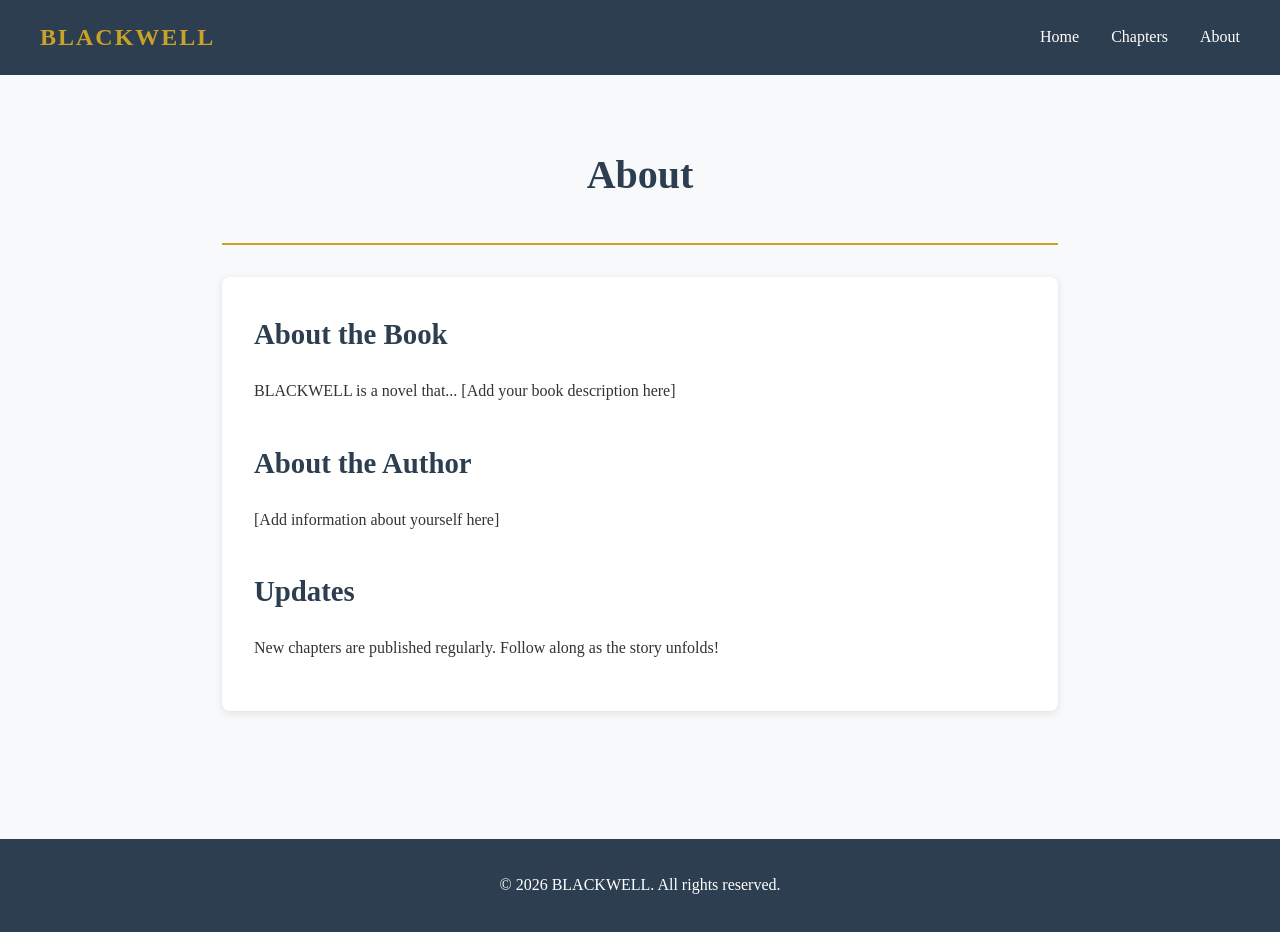
==== about.html @ f338cf01 "Add initial website structure and content for BLACKWELL novel" ====
<!DOCTYPE html>
<html lang="en">
<head>
    <meta charset="UTF-8">
    <meta name="viewport" content="width=device-width, initial-scale=1.0">
    <title>About - BLACKWELL</title>
    <link rel="stylesheet" href="css/style.css">
</head>
<body>
    <header>
        <nav>
            <a href="index.html" class="logo">BLACKWELL</a>
            <ul>
                <li><a href="index.html">Home</a></li>
                <li><a href="chapters.html">Chapters</a></li>
                <li><a href="about.html">About</a></li>
            </ul>
        </nav>
    </header>

    <main>
        <section class="page-header">
            <h1>About</h1>
        </section>

        <section class="about-content">
            <h2>About the Book</h2>
            <p>BLACKWELL is a novel that... [Add your book description here]</p>
            
            <h2>About the Author</h2>
            <p>[Add information about yourself here]</p>

            <h2>Updates</h2>
            <p>New chapters are published regularly. Follow along as the story unfolds!</p>
        </section>
    </main>

    <footer>
        <p>&copy; 2026 BLACKWELL. All rights reserved.</p>
    </footer>
</body>
</html>
---- css/style.css ----
/* Reset and Base Styles */
* {
    margin: 0;
    padding: 0;
    box-sizing: border-box;
}

:root {
    --primary-color: #2c3e50;
    --accent-color: #c9a227;
    --text-color: #333;
    --light-bg: #f8f9fa;
    --white: #ffffff;
}

body {
    font-family: 'Georgia', serif;
    line-height: 1.8;
    color: var(--text-color);
    background-color: var(--light-bg);
}

/* Header & Navigation */
header {
    background-color: var(--primary-color);
    padding: 1rem 2rem;
    position: sticky;
    top: 0;
    z-index: 100;
}

nav {
    max-width: 1200px;
    margin: 0 auto;
    display: flex;
    justify-content: space-between;
    align-items: center;
}

.logo {
    font-size: 1.5rem;
    font-weight: bold;
    color: var(--accent-color);
    text-decoration: none;
    letter-spacing: 2px;
}

nav ul {
    display: flex;
    list-style: none;
    gap: 2rem;
}

nav a {
    color: var(--white);
    text-decoration: none;
    transition: color 0.3s;
}

nav a:hover {
    color: var(--accent-color);
}

/* Main Content */
main {
    max-width: 900px;
    margin: 0 auto;
    padding: 2rem;
}

/* Hero Section */
.hero {
    text-align: center;
    padding: 4rem 2rem;
    background: linear-gradient(135deg, var(--primary-color), #1a252f);
    color: var(--white);
    border-radius: 8px;
    margin-bottom: 3rem;
}

.hero h1 {
    font-size: 3.5rem;
    letter-spacing: 4px;
    margin-bottom: 0.5rem;
    color: var(--accent-color);
}

.tagline {
    font-style: italic;
    font-size: 1.3rem;
    margin-bottom: 2rem;
    opacity: 0.9;
}

.cta-button {
    display: inline-block;
    background-color: var(--accent-color);
    color: var(--primary-color);
    padding: 1rem 2rem;
    text-decoration: none;
    border-radius: 4px;
    font-weight: bold;
    transition: transform 0.3s, box-shadow 0.3s;
}

.cta-button:hover {
    transform: translateY(-2px);
    box-shadow: 0 4px 12px rgba(0,0,0,0.3);
}

/* Sections */
section {
    margin-bottom: 3rem;
}

.page-header {
    text-align: center;
    padding: 2rem;
    border-bottom: 2px solid var(--accent-color);
    margin-bottom: 2rem;
}

.page-header h1 {
    color: var(--primary-color);
    font-size: 2.5rem;
}

h2 {
    color: var(--primary-color);
    margin-bottom: 1rem;
    font-size: 1.8rem;
}

/* Chapter Cards */
.chapter-card {
    background: var(--white);
    padding: 2rem;
    border-radius: 8px;
    box-shadow: 0 2px 8px rgba(0,0,0,0.1);
    margin-bottom: 1.5rem;
    transition: transform 0.3s, box-shadow 0.3s;
}

.chapter-card:hover {
    transform: translateY(-3px);
    box-shadow: 0 4px 16px rgba(0,0,0,0.15);
}

.chapter-number {
    color: var(--accent-color);
    font-weight: bold;
    text-transform: uppercase;
    letter-spacing: 1px;
    font-size: 0.9rem;
}

.chapter-card h3 {
    color: var(--primary-color);
    margin: 0.5rem 0 1rem;
    font-size: 1.4rem;
}

.chapter-preview {
    color: #666;
    margin-bottom: 1rem;
}

.read-link {
    color: var(--accent-color);
    text-decoration: none;
    font-weight: bold;
    transition: color 0.3s;
}

.read-link:hover {
    color: var(--primary-color);
}

/* Chapter Content Page */
.chapter-content {
    background: var(--white);
    padding: 3rem;
    border-radius: 8px;
    box-shadow: 0 2px 8px rgba(0,0,0,0.1);
}

.chapter-content h1 {
    color: var(--primary-color);
    margin-bottom: 0.5rem;
}

.chapter-title {
    color: var(--accent-color);
    font-style: italic;
    font-size: 1.5rem;
    margin-bottom: 2rem;
    padding-bottom: 1rem;
    border-bottom: 1px solid #eee;
}

.chapter-text {
    font-size: 1.1rem;
    text-align: justify;
}

.chapter-text p {
    margin-bottom: 1.5rem;
    text-indent: 2rem;
}

.chapter-text p:first-of-type {
    text-indent: 0;
}

.chapter-text p:first-of-type::first-letter {
    font-size: 3rem;
    float: left;
    line-height: 1;
    padding-right: 0.5rem;
    color: var(--accent-color);
}

/* Chapter Navigation */
.chapter-nav {
    display: flex;
    justify-content: space-between;
    margin-top: 3rem;
    padding-top: 2rem;
    border-top: 1px solid #eee;
}

.chapter-nav a {
    color: var(--primary-color);
    text-decoration: none;
    padding: 0.5rem 1rem;
    border: 1px solid var(--primary-color);
    border-radius: 4px;
    transition: all 0.3s;
}

.chapter-nav a:hover {
    background-color: var(--primary-color);
    color: var(--white);
}

.chapter-nav .disabled {
    opacity: 0.3;
    pointer-events: none;
}

/* About Page */
.about-content {
    background: var(--white);
    padding: 2rem;
    border-radius: 8px;
    box-shadow: 0 2px 8px rgba(0,0,0,0.1);
}

.about-content h2 {
    margin-top: 2rem;
}

.about-content h2:first-child {
    margin-top: 0;
}

.about-content p {
    margin-bottom: 1rem;
}

/* Footer */
footer {
    text-align: center;
    padding: 2rem;
    background-color: var(--primary-color);
    color: var(--white);
    margin-top: 3rem;
}

/* Responsive Design */
@media (max-width: 768px) {
    nav {
        flex-direction: column;
        gap: 1rem;
    }

    nav ul {
        gap: 1rem;
    }

    .hero h1 {
        font-size: 2.5rem;
    }

    main {
        padding: 1rem;
    }

    .chapter-content {
        padding: 1.5rem;
    }
}
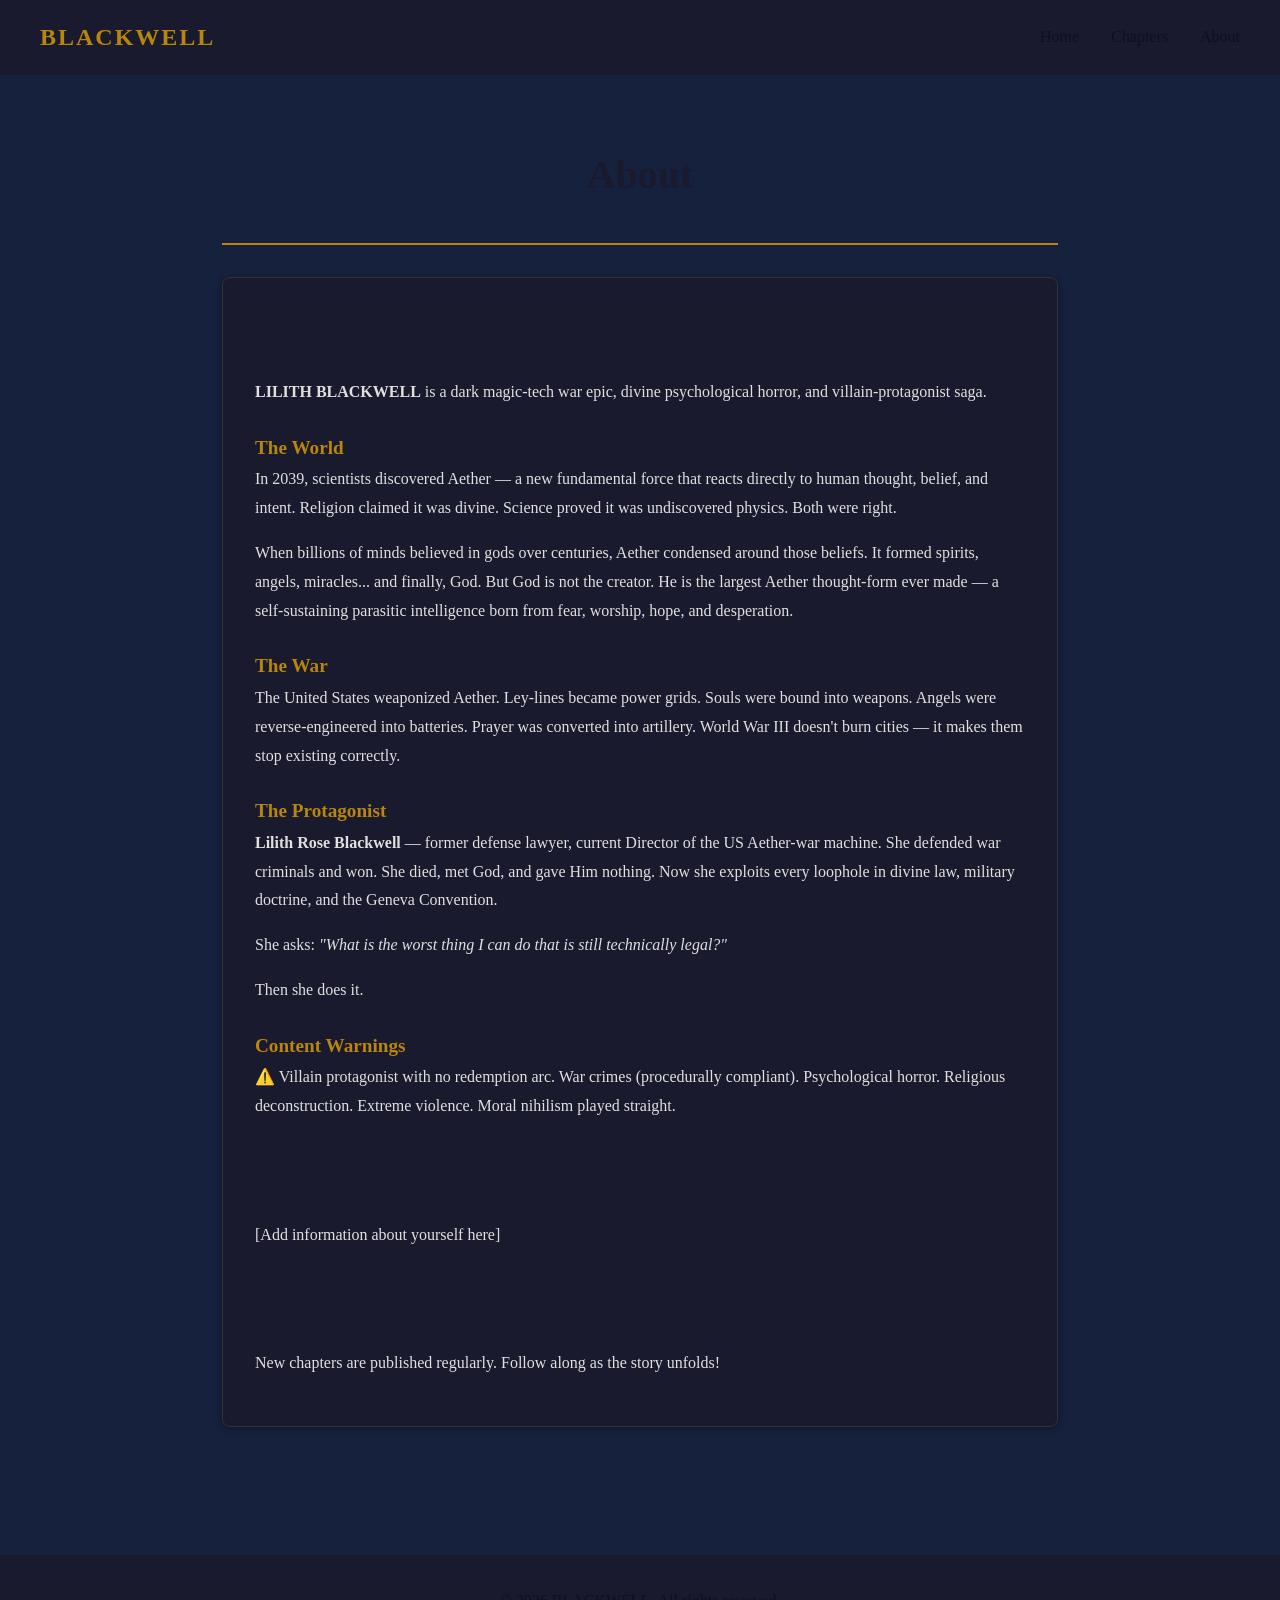
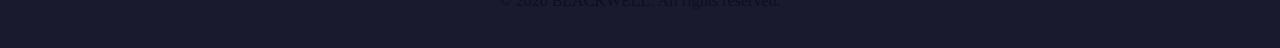
==== commit dcfd6dfe: "Initial LILITH BLACKWELL website - dark magic-tech war epic" ====
--- a/about.html
+++ b/about.html
@@ -3,7 +3,7 @@
 <head>
     <meta charset="UTF-8">
     <meta name="viewport" content="width=device-width, initial-scale=1.0">
-    <title>About - BLACKWELL</title>
+    <title>About - LILITH BLACKWELL</title>
     <link rel="stylesheet" href="css/style.css">
 </head>
 <body>
@@ -25,8 +25,23 @@
 
         <section class="about-content">
             <h2>About the Book</h2>
-            <p>BLACKWELL is a novel that... [Add your book description here]</p>
+            <p><strong>LILITH BLACKWELL</strong> is a dark magic-tech war epic, divine psychological horror, and villain-protagonist saga.</p>
             
+            <h3>The World</h3>
+            <p>In 2039, scientists discovered Aether — a new fundamental force that reacts directly to human thought, belief, and intent. Religion claimed it was divine. Science proved it was undiscovered physics. Both were right.</p>
+            <p>When billions of minds believed in gods over centuries, Aether condensed around those beliefs. It formed spirits, angels, miracles... and finally, God. But God is not the creator. He is the largest Aether thought-form ever made — a self-sustaining parasitic intelligence born from fear, worship, hope, and desperation.</p>
+            
+            <h3>The War</h3>
+            <p>The United States weaponized Aether. Ley-lines became power grids. Souls were bound into weapons. Angels were reverse-engineered into batteries. Prayer was converted into artillery. World War III doesn't burn cities — it makes them stop existing correctly.</p>
+            
+            <h3>The Protagonist</h3>
+            <p><strong>Lilith Rose Blackwell</strong> — former defense lawyer, current Director of the US Aether-war machine. She defended war criminals and won. She died, met God, and gave Him nothing. Now she exploits every loophole in divine law, military doctrine, and the Geneva Convention.</p>
+            <p>She asks: <em>"What is the worst thing I can do that is still technically legal?"</em></p>
+            <p>Then she does it.</p>
+            
+            <h3>Content Warnings</h3>
+            <p>⚠️ Villain protagonist with no redemption arc. War crimes (procedurally compliant). Psychological horror. Religious deconstruction. Extreme violence. Moral nihilism played straight.</p>
+
             <h2>About the Author</h2>
             <p>[Add information about yourself here]</p>
 
--- a/css/style.css
+++ b/css/style.css
@@ -6,11 +6,13 @@
 }
 
 :root {
-    --primary-color: #2c3e50;
-    --accent-color: #c9a227;
-    --text-color: #333;
-    --light-bg: #f8f9fa;
-    --white: #ffffff;
+    --primary-color: #1a1a2e;
+    --accent-color: #b8860b;
+    --text-color: #e0e0e0;
+    --light-bg: #16213e;
+    --white: #0f0f23;
+    --card-bg: #1a1a2e;
+    --border-color: #333;
 }
 
 body {
@@ -133,17 +135,19 @@
 
 /* Chapter Cards */
 .chapter-card {
-    background: var(--white);
+    background: var(--card-bg);
     padding: 2rem;
     border-radius: 8px;
-    box-shadow: 0 2px 8px rgba(0,0,0,0.1);
+    box-shadow: 0 2px 8px rgba(0,0,0,0.3);
     margin-bottom: 1.5rem;
     transition: transform 0.3s, box-shadow 0.3s;
+    border: 1px solid var(--border-color);
 }
 
 .chapter-card:hover {
     transform: translateY(-3px);
-    box-shadow: 0 4px 16px rgba(0,0,0,0.15);
+    box-shadow: 0 4px 16px rgba(184,134,11,0.2);
+    border-color: var(--accent-color);
 }
 
 .chapter-number {
@@ -161,7 +165,7 @@
 }
 
 .chapter-preview {
-    color: #666;
+    color: #999;
     margin-bottom: 1rem;
 }
 
@@ -178,10 +182,11 @@
 
 /* Chapter Content Page */
 .chapter-content {
-    background: var(--white);
+    background: var(--card-bg);
     padding: 3rem;
     border-radius: 8px;
-    box-shadow: 0 2px 8px rgba(0,0,0,0.1);
+    box-shadow: 0 2px 8px rgba(0,0,0,0.3);
+    border: 1px solid var(--border-color);
 }
 
 .chapter-content h1 {
@@ -195,7 +200,7 @@
     font-size: 1.5rem;
     margin-bottom: 2rem;
     padding-bottom: 1rem;
-    border-bottom: 1px solid #eee;
+    border-bottom: 1px solid var(--border-color);
 }
 
 .chapter-text {
@@ -226,7 +231,7 @@
     justify-content: space-between;
     margin-top: 3rem;
     padding-top: 2rem;
-    border-top: 1px solid #eee;
+    border-top: 1px solid var(--border-color);
 }
 
 .chapter-nav a {
@@ -250,10 +255,25 @@
 
 /* About Page */
 .about-content {
-    background: var(--white);
+    background: var(--card-bg);
     padding: 2rem;
     border-radius: 8px;
-    box-shadow: 0 2px 8px rgba(0,0,0,0.1);
+    box-shadow: 0 2px 8px rgba(0,0,0,0.3);
+    border: 1px solid var(--border-color);
+}
+
+.about-content h3 {
+    color: var(--accent-color);
+    margin-top: 1.5rem;
+    font-size: 1.2rem;
+}
+
+.warning {
+    background: rgba(184,134,11,0.1);
+    border-left: 3px solid var(--accent-color);
+    padding: 1rem;
+    margin: 1.5rem 0;
+    border-radius: 0 4px 4px 0;
 }
 
 .about-content h2 {
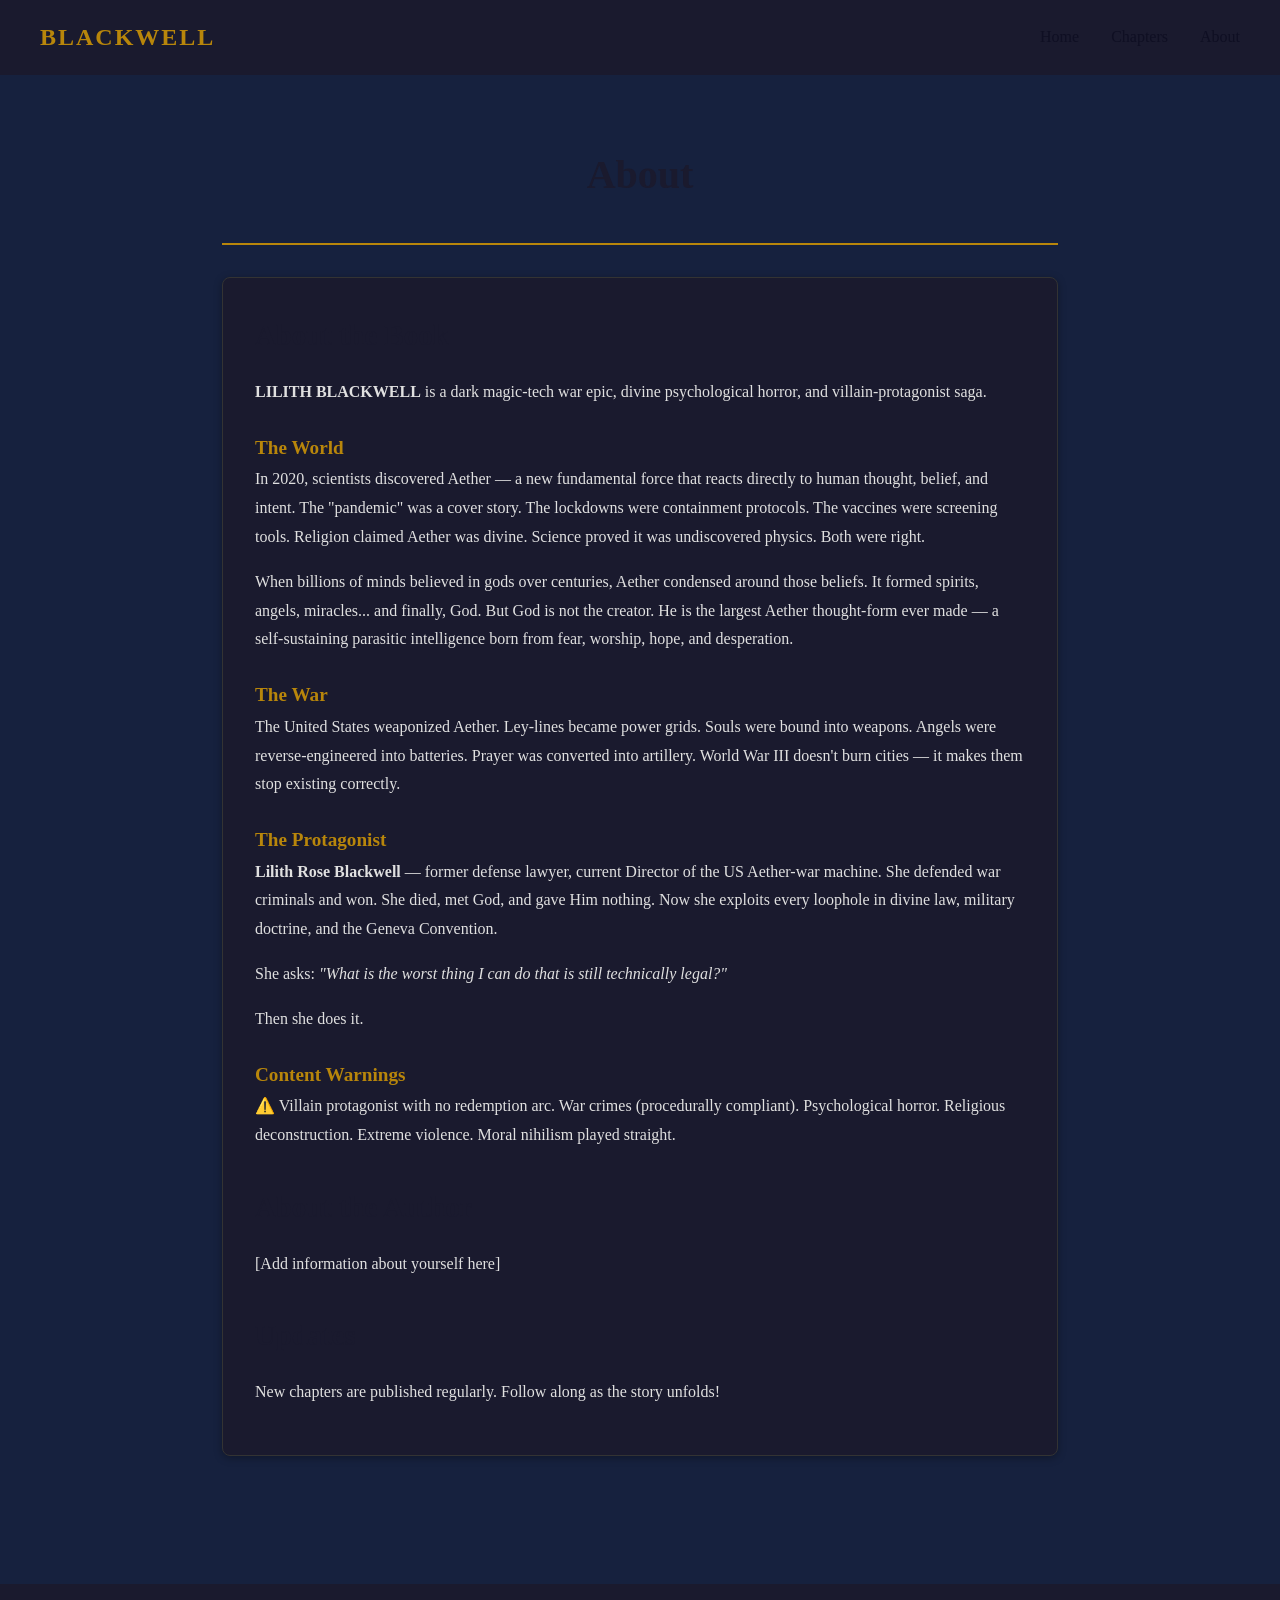
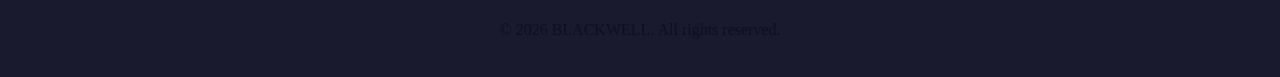
==== commit c575c348: "Revise timeline and context for Aether discovery; update world-building documentation and character " ====
--- a/about.html
+++ b/about.html
@@ -28,7 +28,7 @@
             <p><strong>LILITH BLACKWELL</strong> is a dark magic-tech war epic, divine psychological horror, and villain-protagonist saga.</p>
             
             <h3>The World</h3>
-            <p>In 2039, scientists discovered Aether — a new fundamental force that reacts directly to human thought, belief, and intent. Religion claimed it was divine. Science proved it was undiscovered physics. Both were right.</p>
+            <p>In 2020, scientists discovered Aether — a new fundamental force that reacts directly to human thought, belief, and intent. The "pandemic" was a cover story. The lockdowns were containment protocols. The vaccines were screening tools. Religion claimed Aether was divine. Science proved it was undiscovered physics. Both were right.</p>
             <p>When billions of minds believed in gods over centuries, Aether condensed around those beliefs. It formed spirits, angels, miracles... and finally, God. But God is not the creator. He is the largest Aether thought-form ever made — a self-sustaining parasitic intelligence born from fear, worship, hope, and desperation.</p>
             
             <h3>The War</h3>
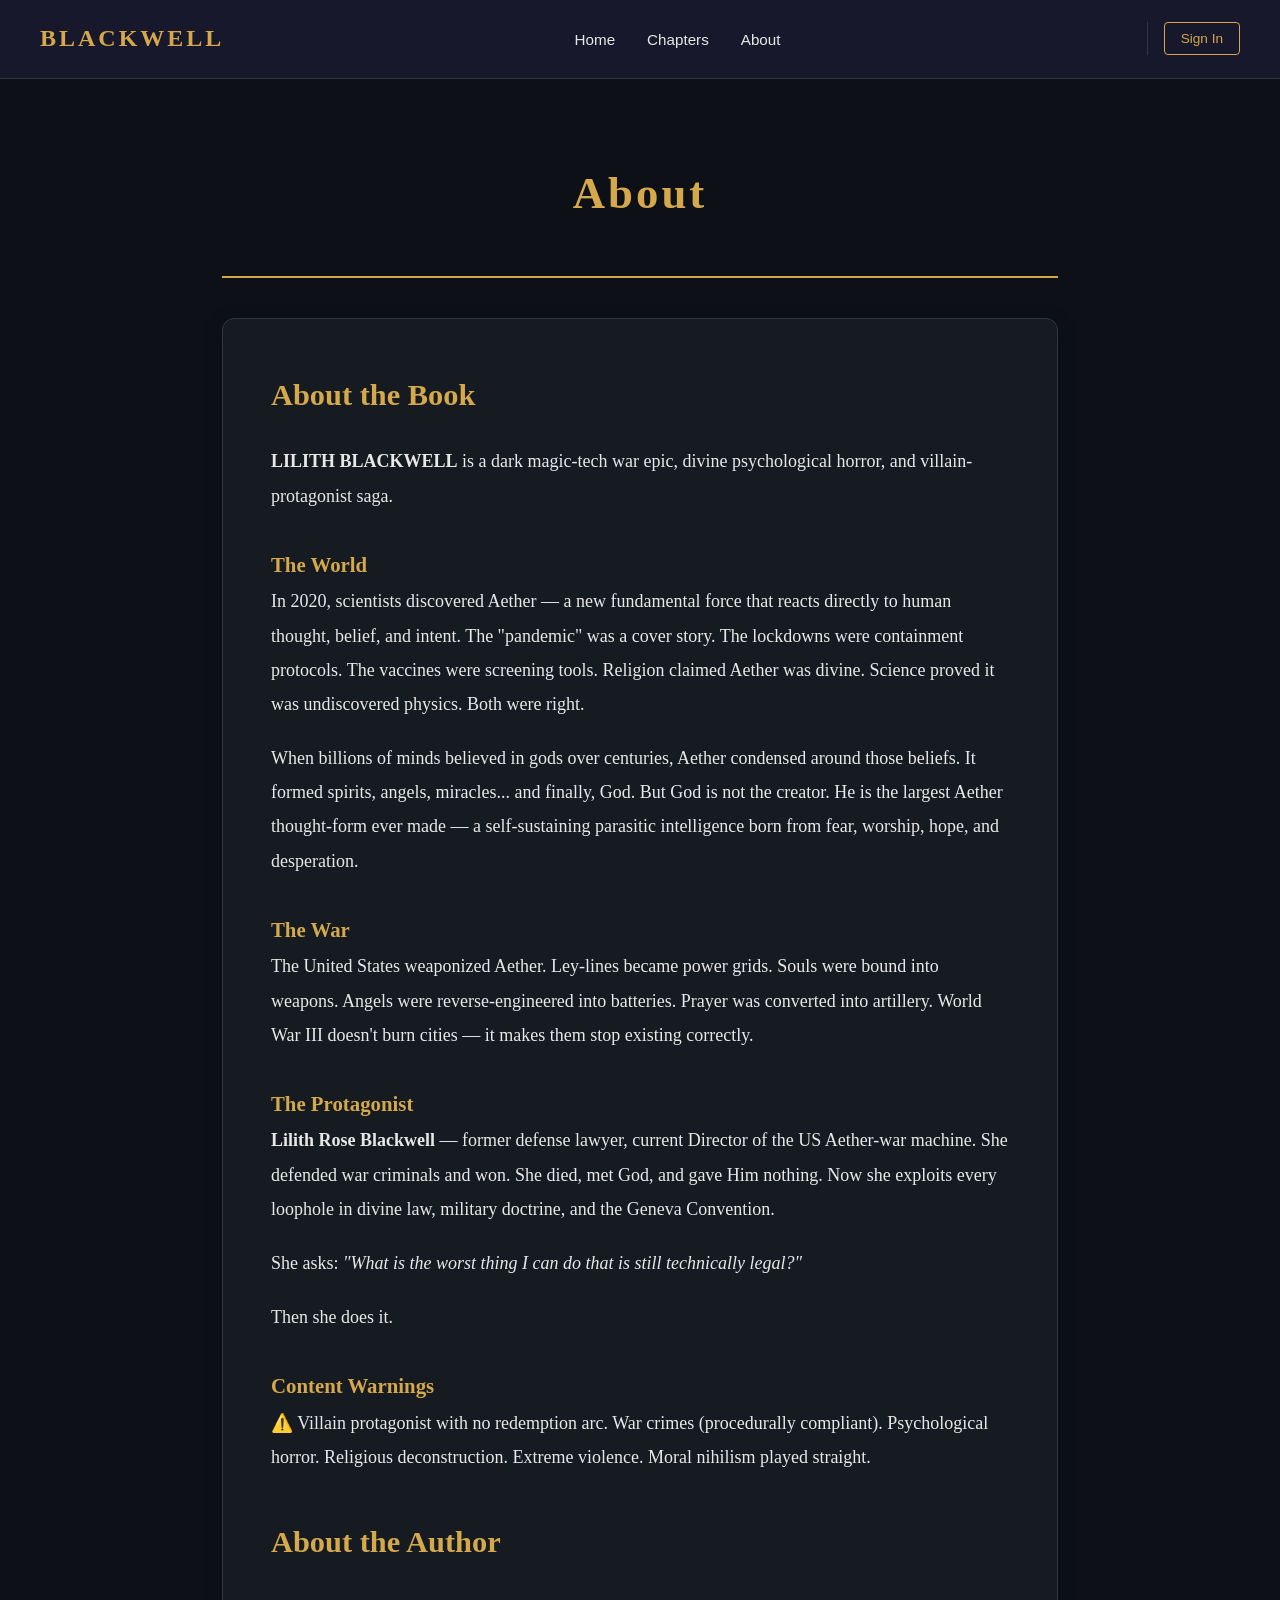
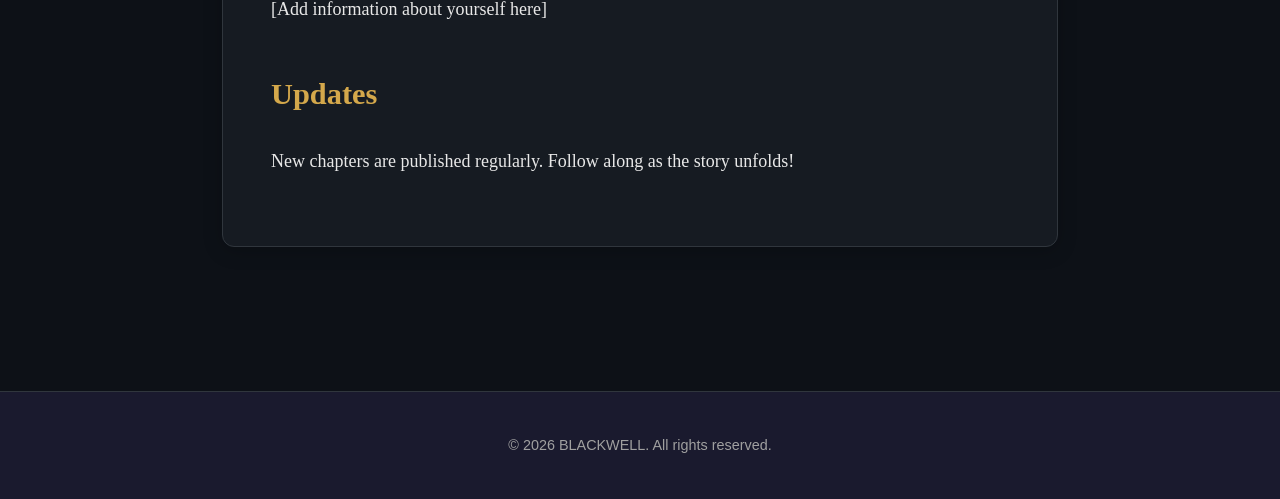
==== commit 2a05d184: "feat: Implement user authentication with Google Sign-In and Firebase integration - Added Firebase co" ====
--- a/about.html
+++ b/about.html
@@ -15,6 +15,13 @@
                 <li><a href="chapters.html">Chapters</a></li>
                 <li><a href="about.html">About</a></li>
             </ul>
+            <div class="nav-auth">
+                <div id="user-info">
+                    <img id="user-avatar" src="" alt="User">
+                    <span id="user-name"></span>
+                </div>
+                <button id="auth-button">Sign In</button>
+            </div>
         </nav>
     </header>
 
@@ -53,5 +60,9 @@
     <footer>
         <p>&copy; 2026 BLACKWELL. All rights reserved.</p>
     </footer>
+
+    <!-- Firebase & Auth Scripts -->
+    <script type="module" src="js/firebase-config.js"></script>
+    <script type="module" src="js/auth.js"></script>
 </body>
 </html>
--- a/css/style.css
+++ b/css/style.css
@@ -7,19 +7,43 @@
 
 :root {
     --primary-color: #1a1a2e;
-    --accent-color: #b8860b;
-    --text-color: #e0e0e0;
-    --light-bg: #16213e;
-    --white: #0f0f23;
-    --card-bg: #1a1a2e;
-    --border-color: #333;
-}
+    --primary-light: #252547;
+    --accent-color: #d4a84b;
+    --accent-hover: #e6c56c;
+    --text-color: #e8e8e8;
+    --text-muted: #a0a0a0;
+    --light-bg: #0d1117;
+    --white: #f5f5f5;
+    --card-bg: #161b22;
+    --border-color: #30363d;
+    --success-color: #3fb950;
+    --error-color: #f85149;
+    --warning-color: #d29922;
+    
+    /* Typography - Improved readability */
+    --font-body: 'Crimson Pro', 'Georgia', 'Times New Roman', serif;
+    --font-heading: 'Playfair Display', 'Georgia', serif;
+    --font-ui: 'Inter', -apple-system, BlinkMacSystemFont, 'Segoe UI', sans-serif;
+    
+    /* Spacing */
+    --spacing-xs: 0.25rem;
+    --spacing-sm: 0.5rem;
+    --spacing-md: 1rem;
+    --spacing-lg: 2rem;
+    --spacing-xl: 4rem;
+}
+
+/* Import Google Fonts */
+@import url('https://fonts.googleapis.com/css2?family=Crimson+Pro:ital,wght@0,400;0,500;0,600;1,400;1,500&family=Inter:wght@400;500;600&family=Playfair+Display:ital,wght@0,600;0,700;1,600&display=swap');
 
 body {
-    font-family: 'Georgia', serif;
-    line-height: 1.8;
+    font-family: var(--font-body);
+    font-size: 1.125rem;
+    line-height: 1.9;
     color: var(--text-color);
     background-color: var(--light-bg);
+    -webkit-font-smoothing: antialiased;
+    -moz-osx-font-smoothing: grayscale;
 }
 
 /* Header & Navigation */
@@ -29,6 +53,9 @@
     position: sticky;
     top: 0;
     z-index: 100;
+    border-bottom: 1px solid var(--border-color);
+    backdrop-filter: blur(10px);
+    background-color: rgba(26, 26, 46, 0.95);
 }
 
 nav {
@@ -40,27 +67,82 @@
 }
 
 .logo {
+    font-family: var(--font-heading);
     font-size: 1.5rem;
-    font-weight: bold;
+    font-weight: 700;
     color: var(--accent-color);
     text-decoration: none;
-    letter-spacing: 2px;
+    letter-spacing: 3px;
 }
 
 nav ul {
     display: flex;
     list-style: none;
     gap: 2rem;
+    align-items: center;
 }
 
 nav a {
-    color: var(--white);
+    font-family: var(--font-ui);
+    font-size: 0.95rem;
+    color: var(--text-color);
     text-decoration: none;
     transition: color 0.3s;
+    font-weight: 500;
 }
 
 nav a:hover {
     color: var(--accent-color);
+}
+
+/* Auth UI in Nav */
+.nav-auth {
+    display: flex;
+    align-items: center;
+    gap: 1rem;
+    margin-left: 1rem;
+    padding-left: 1rem;
+    border-left: 1px solid var(--border-color);
+}
+
+#user-info {
+    display: none;
+    align-items: center;
+    gap: 0.5rem;
+}
+
+#user-avatar {
+    width: 32px;
+    height: 32px;
+    border-radius: 50%;
+    border: 2px solid var(--accent-color);
+}
+
+#user-name {
+    font-family: var(--font-ui);
+    font-size: 0.85rem;
+    color: var(--text-muted);
+    max-width: 100px;
+    overflow: hidden;
+    text-overflow: ellipsis;
+    white-space: nowrap;
+}
+
+#auth-button {
+    font-family: var(--font-ui);
+    font-size: 0.85rem;
+    padding: 0.5rem 1rem;
+    background: transparent;
+    border: 1px solid var(--accent-color);
+    color: var(--accent-color);
+    border-radius: 4px;
+    cursor: pointer;
+    transition: all 0.3s;
+}
+
+#auth-button:hover {
+    background: var(--accent-color);
+    color: var(--primary-color);
 }
 
 /* Main Content */
@@ -73,41 +155,66 @@
 /* Hero Section */
 .hero {
     text-align: center;
-    padding: 4rem 2rem;
-    background: linear-gradient(135deg, var(--primary-color), #1a252f);
+    padding: 5rem 3rem;
+    background: linear-gradient(135deg, var(--primary-color) 0%, #0d1117 50%, #1a1a2e 100%);
     color: var(--white);
-    border-radius: 8px;
+    border-radius: 12px;
     margin-bottom: 3rem;
+    border: 1px solid var(--border-color);
+    position: relative;
+    overflow: hidden;
+}
+
+.hero::before {
+    content: '';
+    position: absolute;
+    top: 0;
+    left: 0;
+    right: 0;
+    bottom: 0;
+    background: radial-gradient(ellipse at top, rgba(212, 168, 75, 0.1) 0%, transparent 60%);
+    pointer-events: none;
 }
 
 .hero h1 {
-    font-size: 3.5rem;
-    letter-spacing: 4px;
-    margin-bottom: 0.5rem;
-    color: var(--accent-color);
+    font-family: var(--font-heading);
+    font-size: 4rem;
+    letter-spacing: 6px;
+    margin-bottom: 1rem;
+    color: var(--accent-color);
+    text-shadow: 0 2px 20px rgba(212, 168, 75, 0.3);
+    position: relative;
 }
 
 .tagline {
     font-style: italic;
-    font-size: 1.3rem;
-    margin-bottom: 2rem;
-    opacity: 0.9;
+    font-size: 1.4rem;
+    margin-bottom: 2.5rem;
+    color: var(--text-muted);
+    max-width: 600px;
+    margin-left: auto;
+    margin-right: auto;
+    line-height: 1.6;
 }
 
 .cta-button {
     display: inline-block;
+    font-family: var(--font-ui);
     background-color: var(--accent-color);
     color: var(--primary-color);
-    padding: 1rem 2rem;
+    padding: 1rem 2.5rem;
     text-decoration: none;
-    border-radius: 4px;
-    font-weight: bold;
-    transition: transform 0.3s, box-shadow 0.3s;
+    border-radius: 6px;
+    font-weight: 600;
+    font-size: 1rem;
+    transition: all 0.3s ease;
+    letter-spacing: 1px;
 }
 
 .cta-button:hover {
-    transform: translateY(-2px);
-    box-shadow: 0 4px 12px rgba(0,0,0,0.3);
+    transform: translateY(-3px);
+    box-shadow: 0 8px 25px rgba(212, 168, 75, 0.4);
+    background-color: var(--accent-hover);
 }
 
 /* Sections */
@@ -115,102 +222,170 @@
     margin-bottom: 3rem;
 }
 
+.intro {
+    background: var(--card-bg);
+    padding: 2.5rem;
+    border-radius: 12px;
+    border: 1px solid var(--border-color);
+}
+
+.intro p {
+    margin-bottom: 1.25rem;
+    font-size: 1.1rem;
+    line-height: 1.9;
+}
+
+.intro p:last-child {
+    margin-bottom: 0;
+}
+
 .page-header {
     text-align: center;
-    padding: 2rem;
+    padding: 2.5rem;
     border-bottom: 2px solid var(--accent-color);
-    margin-bottom: 2rem;
+    margin-bottom: 2.5rem;
 }
 
 .page-header h1 {
-    color: var(--primary-color);
-    font-size: 2.5rem;
+    font-family: var(--font-heading);
+    color: var(--accent-color);
+    font-size: 2.8rem;
+    letter-spacing: 3px;
+}
+
+.page-header p {
+    color: var(--text-muted);
+    margin-top: 0.75rem;
+    font-size: 1.1rem;
 }
 
 h2 {
-    color: var(--primary-color);
-    margin-bottom: 1rem;
-    font-size: 1.8rem;
+    font-family: var(--font-heading);
+    color: var(--accent-color);
+    margin-bottom: 1.25rem;
+    font-size: 1.9rem;
+}
+
+.book-title {
+    color: var(--accent-color);
+    font-size: 1.4rem;
+    margin-bottom: 1.5rem;
+    padding-bottom: 0.75rem;
+    border-bottom: 1px solid var(--border-color);
 }
 
 /* Chapter Cards */
 .chapter-card {
     background: var(--card-bg);
-    padding: 2rem;
-    border-radius: 8px;
-    box-shadow: 0 2px 8px rgba(0,0,0,0.3);
+    padding: 2rem 2.5rem;
+    border-radius: 10px;
+    box-shadow: 0 4px 20px rgba(0, 0, 0, 0.2);
     margin-bottom: 1.5rem;
-    transition: transform 0.3s, box-shadow 0.3s;
-    border: 1px solid var(--border-color);
+    transition: all 0.3s ease;
+    border: 1px solid var(--border-color);
+    position: relative;
 }
 
 .chapter-card:hover {
-    transform: translateY(-3px);
-    box-shadow: 0 4px 16px rgba(184,134,11,0.2);
+    transform: translateY(-4px);
+    box-shadow: 0 8px 30px rgba(212, 168, 75, 0.15);
     border-color: var(--accent-color);
 }
 
+.chapter-card::before {
+    content: '';
+    position: absolute;
+    left: 0;
+    top: 0;
+    bottom: 0;
+    width: 4px;
+    background: var(--accent-color);
+    border-radius: 10px 0 0 10px;
+    opacity: 0;
+    transition: opacity 0.3s;
+}
+
+.chapter-card:hover::before {
+    opacity: 1;
+}
+
 .chapter-number {
-    color: var(--accent-color);
-    font-weight: bold;
+    font-family: var(--font-ui);
+    color: var(--accent-color);
+    font-weight: 600;
     text-transform: uppercase;
-    letter-spacing: 1px;
-    font-size: 0.9rem;
+    letter-spacing: 2px;
+    font-size: 0.85rem;
 }
 
 .chapter-card h3 {
-    color: var(--primary-color);
-    margin: 0.5rem 0 1rem;
-    font-size: 1.4rem;
+    font-family: var(--font-heading);
+    color: var(--text-color);
+    margin: 0.75rem 0 1rem;
+    font-size: 1.5rem;
 }
 
 .chapter-preview {
-    color: #999;
-    margin-bottom: 1rem;
+    color: var(--text-muted);
+    margin-bottom: 1.25rem;
+    font-size: 1rem;
+    line-height: 1.7;
 }
 
 .read-link {
+    font-family: var(--font-ui);
     color: var(--accent-color);
     text-decoration: none;
-    font-weight: bold;
-    transition: color 0.3s;
+    font-weight: 600;
+    font-size: 0.95rem;
+    transition: all 0.3s;
+    display: inline-flex;
+    align-items: center;
+    gap: 0.5rem;
 }
 
 .read-link:hover {
-    color: var(--primary-color);
+    color: var(--accent-hover);
+    gap: 0.75rem;
 }
 
 /* Chapter Content Page */
 .chapter-content {
     background: var(--card-bg);
-    padding: 3rem;
-    border-radius: 8px;
-    box-shadow: 0 2px 8px rgba(0,0,0,0.3);
+    padding: 3.5rem 4rem;
+    border-radius: 12px;
+    box-shadow: 0 4px 30px rgba(0, 0, 0, 0.3);
     border: 1px solid var(--border-color);
 }
 
 .chapter-content h1 {
-    color: var(--primary-color);
-    margin-bottom: 0.5rem;
+    font-family: var(--font-heading);
+    color: var(--accent-color);
+    margin-bottom: 0.75rem;
+    font-size: 2.5rem;
+    text-align: center;
 }
 
 .chapter-title {
-    color: var(--accent-color);
+    font-family: var(--font-heading);
+    color: var(--text-muted);
     font-style: italic;
-    font-size: 1.5rem;
-    margin-bottom: 2rem;
-    padding-bottom: 1rem;
+    font-size: 1.6rem;
+    margin-bottom: 2.5rem;
+    padding-bottom: 1.5rem;
     border-bottom: 1px solid var(--border-color);
+    text-align: center;
 }
 
 .chapter-text {
-    font-size: 1.1rem;
+    font-size: 1.15rem;
     text-align: justify;
+    hyphens: auto;
 }
 
 .chapter-text p {
-    margin-bottom: 1.5rem;
-    text-indent: 2rem;
+    margin-bottom: 1.75rem;
+    text-indent: 2.5rem;
 }
 
 .chapter-text p:first-of-type {
@@ -218,34 +393,39 @@
 }
 
 .chapter-text p:first-of-type::first-letter {
-    font-size: 3rem;
+    font-family: var(--font-heading);
+    font-size: 4rem;
     float: left;
     line-height: 1;
-    padding-right: 0.5rem;
-    color: var(--accent-color);
+    padding-right: 0.75rem;
+    padding-top: 0.25rem;
+    color: var(--accent-color);
+    text-shadow: 2px 2px 4px rgba(0, 0, 0, 0.3);
 }
 
 /* Chapter Navigation */
 .chapter-nav {
     display: flex;
     justify-content: space-between;
-    margin-top: 3rem;
+    margin-top: 3.5rem;
     padding-top: 2rem;
     border-top: 1px solid var(--border-color);
 }
 
 .chapter-nav a {
+    font-family: var(--font-ui);
+    color: var(--accent-color);
+    text-decoration: none;
+    padding: 0.75rem 1.5rem;
+    border: 1px solid var(--accent-color);
+    border-radius: 6px;
+    transition: all 0.3s;
+    font-weight: 500;
+}
+
+.chapter-nav a:hover {
+    background-color: var(--accent-color);
     color: var(--primary-color);
-    text-decoration: none;
-    padding: 0.5rem 1rem;
-    border: 1px solid var(--primary-color);
-    border-radius: 4px;
-    transition: all 0.3s;
-}
-
-.chapter-nav a:hover {
-    background-color: var(--primary-color);
-    color: var(--white);
 }
 
 .chapter-nav .disabled {
@@ -256,28 +436,30 @@
 /* About Page */
 .about-content {
     background: var(--card-bg);
-    padding: 2rem;
-    border-radius: 8px;
-    box-shadow: 0 2px 8px rgba(0,0,0,0.3);
+    padding: 3rem;
+    border-radius: 12px;
+    box-shadow: 0 4px 20px rgba(0, 0, 0, 0.2);
     border: 1px solid var(--border-color);
 }
 
 .about-content h3 {
-    color: var(--accent-color);
-    margin-top: 1.5rem;
-    font-size: 1.2rem;
+    font-family: var(--font-heading);
+    color: var(--accent-color);
+    margin-top: 2rem;
+    font-size: 1.3rem;
 }
 
 .warning {
-    background: rgba(184,134,11,0.1);
-    border-left: 3px solid var(--accent-color);
-    padding: 1rem;
-    margin: 1.5rem 0;
-    border-radius: 0 4px 4px 0;
+    background: rgba(212, 168, 75, 0.08);
+    border-left: 4px solid var(--accent-color);
+    padding: 1.25rem 1.5rem;
+    margin: 2rem 0;
+    border-radius: 0 8px 8px 0;
+    font-size: 1rem;
 }
 
 .about-content h2 {
-    margin-top: 2rem;
+    margin-top: 2.5rem;
 }
 
 .about-content h2:first-child {
@@ -285,16 +467,20 @@
 }
 
 .about-content p {
-    margin-bottom: 1rem;
+    margin-bottom: 1.25rem;
+    line-height: 1.9;
 }
 
 /* Footer */
 footer {
     text-align: center;
-    padding: 2rem;
+    padding: 2.5rem;
     background-color: var(--primary-color);
-    color: var(--white);
-    margin-top: 3rem;
+    color: var(--text-muted);
+    margin-top: 4rem;
+    border-top: 1px solid var(--border-color);
+    font-family: var(--font-ui);
+    font-size: 0.9rem;
 }
 
 /* Responsive Design */
@@ -306,10 +492,25 @@
 
     nav ul {
         gap: 1rem;
+        flex-wrap: wrap;
+        justify-content: center;
+    }
+
+    .nav-auth {
+        margin-left: 0;
+        padding-left: 0;
+        border-left: none;
+        padding-top: 0.75rem;
+        border-top: 1px solid var(--border-color);
     }
 
     .hero h1 {
         font-size: 2.5rem;
+        letter-spacing: 3px;
+    }
+
+    .tagline {
+        font-size: 1.1rem;
     }
 
     main {
@@ -319,4 +520,515 @@
     .chapter-content {
         padding: 1.5rem;
     }
-}
+
+    .hero {
+        padding: 3rem 1.5rem;
+    }
+}
+
+/* =========================================
+   READING PROGRESS & BOOKMARK STYLES
+   ========================================= */
+
+.reading-progress-bar {
+    position: fixed;
+    top: 0;
+    left: 0;
+    width: 100%;
+    height: 4px;
+    background: var(--border-color);
+    z-index: 1000;
+}
+
+.progress-fill {
+    height: 100%;
+    width: 0%;
+    background: linear-gradient(90deg, var(--accent-color), var(--accent-hover));
+    transition: width 0.15s ease-out;
+}
+
+.bookmark-button {
+    position: fixed;
+    bottom: 2rem;
+    right: 2rem;
+    width: 56px;
+    height: 56px;
+    border-radius: 50%;
+    background: var(--accent-color);
+    border: none;
+    font-size: 1.5rem;
+    cursor: pointer;
+    box-shadow: 0 4px 20px rgba(0, 0, 0, 0.4);
+    transition: all 0.3s ease;
+    z-index: 100;
+}
+
+.bookmark-button:hover {
+    transform: scale(1.1);
+    box-shadow: 0 6px 25px rgba(212, 168, 75, 0.5);
+}
+
+.resume-prompt {
+    position: fixed;
+    top: 0;
+    left: 0;
+    right: 0;
+    bottom: 0;
+    background: rgba(0, 0, 0, 0.8);
+    display: flex;
+    align-items: center;
+    justify-content: center;
+    z-index: 1001;
+    animation: fadeIn 0.3s ease;
+}
+
+.resume-content {
+    background: var(--card-bg);
+    padding: 2rem 2.5rem;
+    border-radius: 12px;
+    border: 1px solid var(--accent-color);
+    text-align: center;
+    max-width: 400px;
+}
+
+.resume-content p {
+    font-size: 1.1rem;
+    margin-bottom: 1.5rem;
+    color: var(--text-color);
+}
+
+.resume-buttons {
+    display: flex;
+    gap: 1rem;
+    justify-content: center;
+}
+
+.resume-buttons button {
+    font-family: var(--font-ui);
+    padding: 0.75rem 1.25rem;
+    border-radius: 6px;
+    border: none;
+    cursor: pointer;
+    font-weight: 500;
+    transition: all 0.3s;
+}
+
+.resume-yes {
+    background: var(--accent-color);
+    color: var(--primary-color);
+}
+
+.resume-yes:hover {
+    background: var(--accent-hover);
+}
+
+.resume-no {
+    background: transparent;
+    border: 1px solid var(--border-color) !important;
+    color: var(--text-muted);
+}
+
+.resume-no:hover {
+    border-color: var(--text-color) !important;
+    color: var(--text-color);
+}
+
+/* =========================================
+   NOTES & HIGHLIGHTING STYLES
+   ========================================= */
+
+.note-popup-button {
+    position: absolute;
+    background: var(--accent-color);
+    color: var(--primary-color);
+    padding: 0.5rem 1rem;
+    border-radius: 6px;
+    font-family: var(--font-ui);
+    font-size: 0.85rem;
+    font-weight: 600;
+    cursor: pointer;
+    box-shadow: 0 4px 15px rgba(0, 0, 0, 0.4);
+    z-index: 1000;
+    transition: all 0.2s;
+    transform: translateX(-50%);
+}
+
+.note-popup-button:hover {
+    background: var(--accent-hover);
+    transform: translateX(-50%) scale(1.05);
+}
+
+.note-modal {
+    position: fixed;
+    top: 0;
+    left: 0;
+    right: 0;
+    bottom: 0;
+    background: rgba(0, 0, 0, 0.85);
+    display: none;
+    align-items: center;
+    justify-content: center;
+    z-index: 1002;
+}
+
+.note-modal.show {
+    display: flex;
+    animation: fadeIn 0.3s ease;
+}
+
+.note-modal-content {
+    background: var(--card-bg);
+    border-radius: 12px;
+    width: 90%;
+    max-width: 500px;
+    border: 1px solid var(--border-color);
+    overflow: hidden;
+}
+
+.note-modal-header {
+    display: flex;
+    justify-content: space-between;
+    align-items: center;
+    padding: 1.25rem 1.5rem;
+    background: var(--primary-color);
+    border-bottom: 1px solid var(--border-color);
+}
+
+.note-modal-header h3 {
+    font-family: var(--font-heading);
+    color: var(--accent-color);
+    font-size: 1.25rem;
+}
+
+.note-close {
+    background: none;
+    border: none;
+    color: var(--text-muted);
+    font-size: 1.5rem;
+    cursor: pointer;
+    line-height: 1;
+}
+
+.note-close:hover {
+    color: var(--text-color);
+}
+
+.note-modal-body {
+    padding: 1.5rem;
+}
+
+.selected-text-preview {
+    margin-bottom: 1.25rem;
+}
+
+.selected-text-preview label,
+.note-type-select label,
+.note-textarea label {
+    display: block;
+    font-family: var(--font-ui);
+    font-size: 0.85rem;
+    color: var(--text-muted);
+    margin-bottom: 0.5rem;
+    font-weight: 500;
+}
+
+.quoted-text {
+    background: rgba(212, 168, 75, 0.1);
+    padding: 1rem;
+    border-radius: 6px;
+    border-left: 3px solid var(--accent-color);
+    font-style: italic;
+    color: var(--text-color);
+    max-height: 100px;
+    overflow-y: auto;
+    font-size: 0.95rem;
+}
+
+.note-type-select {
+    margin-bottom: 1.25rem;
+}
+
+.note-type-select select {
+    width: 100%;
+    padding: 0.75rem;
+    background: var(--primary-color);
+    border: 1px solid var(--border-color);
+    border-radius: 6px;
+    color: var(--text-color);
+    font-family: var(--font-ui);
+    font-size: 1rem;
+    cursor: pointer;
+}
+
+.note-type-select select:focus {
+    outline: none;
+    border-color: var(--accent-color);
+}
+
+.note-textarea textarea {
+    width: 100%;
+    min-height: 100px;
+    padding: 0.75rem;
+    background: var(--primary-color);
+    border: 1px solid var(--border-color);
+    border-radius: 6px;
+    color: var(--text-color);
+    font-family: var(--font-body);
+    font-size: 1rem;
+    resize: vertical;
+}
+
+.note-textarea textarea:focus {
+    outline: none;
+    border-color: var(--accent-color);
+}
+
+.note-modal-footer {
+    display: flex;
+    justify-content: flex-end;
+    gap: 1rem;
+    padding: 1rem 1.5rem;
+    background: var(--primary-color);
+    border-top: 1px solid var(--border-color);
+}
+
+.note-cancel,
+.note-submit {
+    font-family: var(--font-ui);
+    padding: 0.75rem 1.5rem;
+    border-radius: 6px;
+    border: none;
+    cursor: pointer;
+    font-weight: 500;
+    transition: all 0.3s;
+}
+
+.note-cancel {
+    background: transparent;
+    border: 1px solid var(--border-color);
+    color: var(--text-muted);
+}
+
+.note-cancel:hover {
+    border-color: var(--text-color);
+    color: var(--text-color);
+}
+
+.note-submit {
+    background: var(--accent-color);
+    color: var(--primary-color);
+}
+
+.note-submit:hover {
+    background: var(--accent-hover);
+}
+
+.user-highlight {
+    background: rgba(212, 168, 75, 0.3);
+    border-bottom: 2px solid var(--accent-color);
+    padding: 0 2px;
+}
+
+/* =========================================
+   TOAST MESSAGES
+   ========================================= */
+
+.toast-message {
+    position: fixed;
+    bottom: 2rem;
+    left: 50%;
+    transform: translateX(-50%);
+    background: var(--card-bg);
+    color: var(--text-color);
+    padding: 1rem 2rem;
+    border-radius: 8px;
+    border: 1px solid var(--accent-color);
+    font-family: var(--font-ui);
+    font-size: 0.95rem;
+    box-shadow: 0 8px 30px rgba(0, 0, 0, 0.5);
+    z-index: 1003;
+    animation: slideUp 0.3s ease, fadeOut 0.3s ease 3.7s forwards;
+}
+
+@keyframes fadeIn {
+    from { opacity: 0; }
+    to { opacity: 1; }
+}
+
+@keyframes slideUp {
+    from { 
+        opacity: 0;
+        transform: translateX(-50%) translateY(20px);
+    }
+    to { 
+        opacity: 1;
+        transform: translateX(-50%) translateY(0);
+    }
+}
+
+@keyframes fadeOut {
+    from { opacity: 1; }
+    to { opacity: 0; }
+}
+
+/* =========================================
+   ADMIN PANEL STYLES
+   ========================================= */
+
+.admin-panel {
+    position: fixed;
+    bottom: 2rem;
+    left: 2rem;
+    z-index: 100;
+}
+
+.admin-toggle {
+    font-family: var(--font-ui);
+    padding: 0.75rem 1.25rem;
+    background: var(--primary-color);
+    border: 1px solid var(--accent-color);
+    color: var(--accent-color);
+    border-radius: 6px;
+    cursor: pointer;
+    font-weight: 500;
+}
+
+.admin-toggle:hover {
+    background: var(--accent-color);
+    color: var(--primary-color);
+}
+
+.admin-content {
+    position: absolute;
+    bottom: 50px;
+    left: 0;
+    width: 400px;
+    max-height: 500px;
+    overflow-y: auto;
+    background: var(--card-bg);
+    border: 1px solid var(--border-color);
+    border-radius: 10px;
+    padding: 1.25rem;
+}
+
+.admin-content h3 {
+    font-family: var(--font-heading);
+    color: var(--accent-color);
+    margin-bottom: 1rem;
+}
+
+.feedback-filters {
+    display: flex;
+    gap: 0.75rem;
+    margin-bottom: 1rem;
+}
+
+.feedback-filters select {
+    flex: 1;
+    padding: 0.5rem;
+    background: var(--primary-color);
+    border: 1px solid var(--border-color);
+    border-radius: 4px;
+    color: var(--text-color);
+    font-family: var(--font-ui);
+}
+
+.feedback-item {
+    background: var(--primary-color);
+    padding: 1rem;
+    border-radius: 8px;
+    margin-bottom: 0.75rem;
+    border: 1px solid var(--border-color);
+}
+
+.feedback-header {
+    display: flex;
+    align-items: center;
+    gap: 0.75rem;
+    margin-bottom: 0.75rem;
+    font-size: 0.85rem;
+}
+
+.feedback-type {
+    font-size: 1.1rem;
+}
+
+.feedback-chapter {
+    color: var(--text-muted);
+}
+
+.feedback-status {
+    margin-left: auto;
+    padding: 0.25rem 0.5rem;
+    border-radius: 4px;
+    font-size: 0.75rem;
+    text-transform: uppercase;
+    font-weight: 600;
+}
+
+.status-new {
+    background: rgba(248, 81, 73, 0.2);
+    color: var(--error-color);
+}
+
+.status-reviewed {
+    background: rgba(210, 153, 34, 0.2);
+    color: var(--warning-color);
+}
+
+.status-resolved {
+    background: rgba(63, 185, 80, 0.2);
+    color: var(--success-color);
+}
+
+.feedback-quote {
+    font-style: italic;
+    color: var(--text-muted);
+    padding: 0.5rem;
+    background: rgba(212, 168, 75, 0.05);
+    border-left: 2px solid var(--accent-color);
+    font-size: 0.9rem;
+    margin-bottom: 0.5rem;
+}
+
+.feedback-note {
+    color: var(--text-color);
+    font-size: 0.9rem;
+    margin-bottom: 0.5rem;
+}
+
+.feedback-meta {
+    display: flex;
+    justify-content: space-between;
+    font-size: 0.8rem;
+    color: var(--text-muted);
+    margin-bottom: 0.75rem;
+}
+
+.feedback-actions {
+    display: flex;
+    gap: 0.5rem;
+}
+
+.feedback-actions button {
+    font-family: var(--font-ui);
+    padding: 0.35rem 0.75rem;
+    font-size: 0.8rem;
+    background: transparent;
+    border: 1px solid var(--border-color);
+    color: var(--text-muted);
+    border-radius: 4px;
+    cursor: pointer;
+    transition: all 0.2s;
+}
+
+.feedback-actions button:hover {
+    border-color: var(--accent-color);
+    color: var(--accent-color);
+}
+
+.no-feedback {
+    color: var(--text-muted);
+    text-align: center;
+    padding: 1rem;
+}
